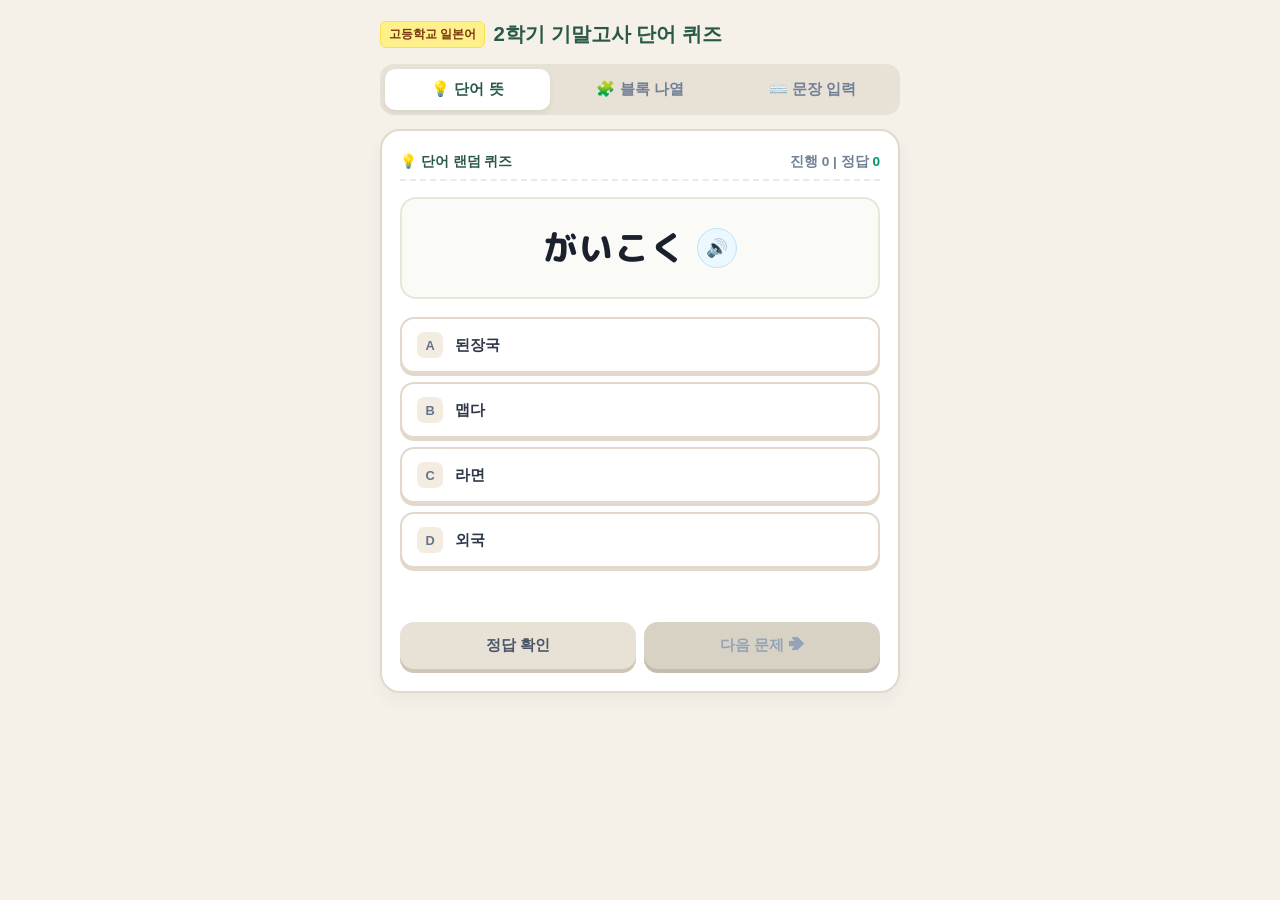
==== index.html @ e59efdd9 "Change virtual keyboard to QWERTY layout with Romaji to Hiragana conversion" ====
<!DOCTYPE html>
<html lang="ko">
<head>
  <meta charset="UTF-8">
  <meta name="viewport" content="width=device-width, initial-scale=1.0">
  <title>일본어 단어T</title>
  
  <!-- 웹 폰트 -->
  <link rel="preconnect" href="https://fonts.googleapis.com">
  <link rel="preconnect" href="https://fonts.gstatic.com" crossorigin>
  <link href="https://fonts.googleapis.com/css2?family=Nanum+Square+Round:wght@600;700;800&family=M+PLUS+Rounded+1c:wght@700;800&display=swap" rel="stylesheet">
  
  <!-- 스타일시트 -->
  <link rel="stylesheet" href="css/base.css">
  <link rel="stylesheet" href="css/lock.css">
  <link rel="stylesheet" href="css/quiz.css">
</head>
<body>

<div class="container">

  <!-- 메인 퀴즈 화면 (처음 접속 시 바로 단어 퀴즈 시작) -->
  <div id="mainApp">
    <header>
      <div class="title-box">
        <span class="badge">고등학교 일본어</span>
        <h1>2학기 기말고사 단어 퀴즈</h1>
      </div>
    </header>

    <div class="tab-container">
      <button class="tab-btn active" id="btnTabWord" onclick="changeMode('word')">💡 단어 뜻</button>
      <button class="tab-btn" id="btnTabSent" onclick="changeMode('sentence')">🧩 블록 나열</button>
      <button class="tab-btn" id="btnTabType" onclick="changeMode('typing')">⌨️ 문장 입력</button>
    </div>

    <!-- 1. 단어 맞히기 (기본 공개) -->
    <div id="wordQuizArea" class="quiz-box">
      <div class="info-header">
        <span style="font-weight:800; color:var(--board-green);">💡 단어 랜덤 퀴즈</span>
        <span>진행 <b id="wordCount">0</b> | 정답 <b id="wordScore" style="color:#059669;">0</b></span>
      </div>

      <div class="hiragana-board">
        <div class="hiragana-word">
          <span id="targetHiragana">-</span>
          <button class="voice-btn" onclick="speakCurrentWord()" title="발음 듣기">🔊</button>
        </div>
      </div>

      <div class="options-list" id="optionsBox"></div>
      <div class="feedback-text" id="wordFeedback"></div>

      <div class="button-group">
        <button class="action-btn btn-check" id="btnCheckWord" onclick="checkWord()">정답 확인</button>
        <button class="action-btn btn-next" id="btnNextWord" onclick="nextWord()" disabled>다음 문제 ➔</button>
      </div>
    </div>

    <!-- 2. 문장 블록 나열 영역 (비밀번호 잠금 보안 적용) -->
    <div id="sentQuizArea" style="display: none;">
      
      <!-- 문장 블록 전용 잠금 게이트 카드 -->
      <div id="sentLockBox" class="quiz-box">
        <div class="lock-card">
          <div class="lock-icon">🔒</div>
          <div class="lock-title">문장 블록 나열 퀴즈</div>
          <div class="lock-desc">이 기능은 비밀번호를 입력해야 입장할 수 있습니다.</div>
          <input type="password" id="sentPwInput" class="pw-input" placeholder="비밀번호 입력" onkeyup="if(window.event.keyCode==13){unlockSentenceQuiz();}">
          <br>
          <button class="lock-btn" onclick="unlockSentenceQuiz()">입장하기</button>
          <div class="lock-error" id="sentLockError"></div>
        </div>
      </div>

      <!-- 문장 퀴즈 실제 문제 풀이 본체 -->
      <div id="sentQuizContent" class="quiz-box" style="display: none;">
        <div class="info-header">
          <span style="color:var(--board-green); font-weight:800;">🧩 문장 랜덤 퀴즈</span>
          <span>진행 문제 <b id="sentCount">0</b></span>
        </div>

        <div class="korean-hint" id="targetKorean">한국어 뜻이 표시됩니다</div>

        <div class="section-label">만든 문장 (터치하면 아래로 돌아갑니다):</div>
        <div class="answer-tray" id="answerTray"></div>

        <div class="section-label">단어 블록을 순서대로 터치하세요:</div>
        <div class="block-shelf" id="blockShelf"></div>

        <div class="feedback-text" id="sentFeedback"></div>

        <div class="button-group">
          <button class="action-btn btn-check" onclick="resetSentenceBlocks()">다시 놓기</button>
          <button class="action-btn btn-check" id="btnCheckSent" onclick="checkSentence()">정답 확인</button>
          <button class="action-btn btn-next" id="btnNextSent" onclick="nextSentence()" disabled>다음 문제 ➔</button>
        </div>
      </div>

    </div>

    <!-- 3. 문장 직접 입력 완성 영역 (가상 키보드 + 가타카나 블록) -->
    <div id="typeQuizArea" class="quiz-box" style="display: none;">
      <div class="info-header">
        <span style="color:var(--board-green); font-weight:800;">⌨️ 문장 입력 완성 퀴즈</span>
        <span>진행 문제 <b id="typeCount">0</b></span>
      </div>

      <div class="korean-hint" id="typeKoreanHint">한국어 뜻이 표시됩니다</div>

      <!-- 가타카나 칩 보관함 (가타카나가 있는 경우에만 표시) -->
      <div id="katakanaBox" style="display: none;">
        <div class="section-label">🏷️ 가타카나 단어 (클릭하여 입력칸에 추가):</div>
        <div class="katakana-shelf" id="katakanaShelf"></div>
      </div>

      <div class="section-label">✍️ 입력한 일본어 문장: <span id="romajiPending" class="romaji-pending-badge" style="display:none;"></span></div>
      <div class="type-input-area">
        <input type="text" id="typeSentenceInput" class="type-input" placeholder="키보드나 화면 버튼으로 로마자를 입력하세요 (예: udon -> うどん)" autocomplete="off" autocorrect="off" autocapitalize="off" spellcheck="false">
        <button type="button" class="type-clear-btn" onclick="clearTypeInput()" title="입력창 전체 지우기">지우기</button>
      </div>

      <!-- QWERTY 화면 가상 키보드 -->
      <div class="virtual-keyboard">
        <div class="section-label" style="margin-bottom: 6px;">가상 키보드 (QWERTY 로마자 입력):</div>
        
        <!-- QWERTY 자판 3줄 -->
        <div class="qwerty-container" id="vkQwertyRows"></div>

        <!-- 보조 기능 키 (공백, 기호, 한 글자 삭제) -->
        <div class="vk-action-bar">
          <button type="button" class="vk-fn-key" onclick="handleKeyInput('？')">？</button>
          <button type="button" class="vk-fn-key" onclick="handleKeyInput('！')">！</button>
          <button type="button" class="vk-fn-key space" onclick="handleSpaceKey()">Space (공백)</button>
          <button type="button" class="vk-fn-key backspace" onclick="deleteLastChar()">⌫ Backspace</button>
        </div>
      </div>

      <div class="feedback-text" id="typeFeedback"></div>

      <div class="button-group">
        <button class="action-btn btn-check" id="btnCheckType" onclick="checkTypeSentence()">정답 확인</button>
        <button class="action-btn btn-next" id="btnNextType" onclick="nextTypeSentence()" disabled>다음 문제 ➔</button>
      </div>
    </div>

  </div>

</div>

<!-- 자바스크립트 모듈 (기능 및 역할별 로드) -->
<script src="js/data.js"></script>
<script src="js/app.js"></script>
<script src="js/word-quiz.js"></script>
<script src="js/sentence-quiz.js"></script>
<script src="js/typing-quiz.js"></script>

</body>
</html>
---- css/base.css ----
:root {
  --bg: #F5F1E9;
  --card-bg: #FFFFFF;
  --board-green: #2B5947;
  --board-green-dark: #1E3D31;
  --orange: #FF7A45;
  --orange-deep: #D45B28;
  --mint: #10B981;
  --text: #2D3748;
  --text-sub: #718096;
  --border: #E2D9CC;
  --yellow-tag: #FEF08A;
  --block-shadow: #C4BAAA;
}

* {
  box-sizing: border-box;
  margin: 0;
  padding: 0;
  -webkit-tap-highlight-color: transparent;
}

body {
  background-color: var(--bg);
  color: var(--text);
  font-family: 'Nanum Square Round', -apple-system, sans-serif;
  padding: 20px 16px 50px;
  display: flex;
  justify-content: center;
  min-height: 100vh;
}

.container {
  width: 100%;
  max-width: 520px;
}

/* 헤더 영역 */
header {
  display: flex;
  justify-content: space-between;
  align-items: center;
  margin-bottom: 16px;
}

.title-box {
  display: flex;
  align-items: center;
  gap: 8px;
}

.badge {
  background: var(--yellow-tag);
  color: #78350F;
  font-weight: 800;
  font-size: 0.78rem;
  padding: 4px 8px;
  border-radius: 6px;
  border: 1px solid #FDE047;
}

h1 {
  font-size: 1.28rem;
  font-weight: 800;
  color: var(--board-green);
}

/* 탭 네비게이션 */
.tab-container {
  display: flex;
  gap: 8px;
  margin-bottom: 14px;
  background: #E8E1D5;
  padding: 5px;
  border-radius: 14px;
}

.tab-btn {
  flex: 1;
  padding: 10px 0;
  border: none;
  background: transparent;
  border-radius: 10px;
  font-size: 0.95rem;
  font-weight: 800;
  color: var(--text-sub);
  cursor: pointer;
  transition: all 0.15s;
}

.tab-btn.active {
  background: #FFFFFF;
  color: var(--board-green);
  box-shadow: 0 3px 6px rgba(0, 0, 0, 0.06);
}


/* 공통 하단 액션 버튼 그룹 */
.button-group {
  display: flex;
  gap: 8px;
  margin-top: 20px;
}

.action-btn {
  border: none;
  border-radius: 14px;
  padding: 13px 16px;
  font-size: 0.95rem;
  font-weight: 800;
  cursor: pointer;
  flex: 1;
  transition: transform 0.1s, box-shadow 0.1s;
}

.action-btn:active {
  transform: translateY(3px);
  box-shadow: none !important;
}

.btn-check {
  background: #E8E1D5;
  color: #4A5568;
  box-shadow: 0 4px 0 #D0C6B8;
}

.btn-next {
  background: var(--board-green);
  color: #FFFFFF;
  box-shadow: 0 4px 0 var(--board-green-dark);
}

.btn-next:disabled {
  background: #D8D2C5;
  color: #94A3B8;
  box-shadow: 0 4px 0 #C4BDAF;
  cursor: not-allowed;
  transform: none !important;
}

/* 피드백 메시지 */
.feedback-text {
  margin-top: 12px;
  text-align: center;
  font-size: 0.92rem;
  font-weight: 800;
  min-height: 22px;
  line-height: 1.4;
}
---- css/lock.css ----
/* 문장 블록 나열 전용 잠금 게이트 스타일 */
#sentLockBox {
  text-align: center;
}

#sentLockBox .lock-card {
  background: transparent;
  border: none;
  box-shadow: none;
  padding: 24px 12px;
  width: 100%;
}

.lock-icon {
  font-size: 3rem;
  margin-bottom: 12px;
}

.lock-title {
  font-size: 1.3rem;
  font-weight: 800;
  color: var(--board-green);
  margin-bottom: 8px;
}

.lock-desc {
  font-size: 0.9rem;
  color: var(--text-sub);
  margin-bottom: 24px;
  font-weight: 700;
}

.pw-input {
  width: 100%;
  max-width: 280px;
  padding: 14px 16px;
  border: 2px solid var(--border);
  border-radius: 14px;
  font-size: 1.15rem;
  text-align: center;
  letter-spacing: 2px;
  font-weight: 800;
  color: var(--text);
  outline: none;
  margin-bottom: 14px;
}

.pw-input:focus {
  border-color: var(--board-green);
  background: #FAF9F5;
}

.lock-btn {
  width: 100%;
  max-width: 280px;
  background: var(--board-green);
  color: #FFFFFF;
  border: none;
  box-shadow: 0 4px 0 var(--board-green-dark);
  border-radius: 14px;
  padding: 14px;
  font-size: 1rem;
  font-weight: 800;
  cursor: pointer;
  transition: transform 0.1s;
}

.lock-btn:active {
  transform: translateY(3px);
  box-shadow: none;
}

.lock-error {
  color: #EF4444;
  font-size: 0.85rem;
  font-weight: 800;
  margin-top: 10px;
  min-height: 20px;
}
---- css/quiz.css ----
/* 메인 퀴즈 앱 화면 */
#mainApp {
  display: block;
}

.quiz-box {
  background: var(--card-bg);
  border-radius: 20px;
  padding: 22px 18px;
  border: 2px solid var(--border);
  box-shadow: 0 8px 18px rgba(0, 0, 0, 0.04);
}

.info-header {
  display: flex;
  justify-content: space-between;
  font-size: 0.85rem;
  font-weight: 800;
  color: var(--text-sub);
  margin-bottom: 16px;
  padding-bottom: 8px;
  border-bottom: 2px dashed #EFEAE1;
}

/* 1. 단어 맞히기 */
.hiragana-board {
  background: #FAFAF7;
  border: 2px solid #EAE4D9;
  border-radius: 16px;
  padding: 24px 14px;
  text-align: center;
  margin-bottom: 18px;
}

.hiragana-word {
  font-family: 'M PLUS Rounded 1c', sans-serif;
  font-size: 2.1rem;
  font-weight: 800;
  color: #1A202C;
  letter-spacing: 2px;
  display: inline-flex;
  align-items: center;
  gap: 10px;
  word-break: break-all;
}

.voice-btn {
  background: #EBF8FF;
  border: 1.5px solid #BEE3F8;
  width: 40px;
  height: 40px;
  border-radius: 50%;
  cursor: pointer;
  font-size: 1.1rem;
  display: inline-flex;
  align-items: center;
  justify-content: center;
  flex-shrink: 0;
}

.voice-btn:active {
  transform: scale(0.92);
}

.options-list {
  display: flex;
  flex-direction: column;
  gap: 9px;
}

.option-item {
  background: #FFFFFF;
  border: 2px solid var(--border);
  box-shadow: 0 3px 0 var(--border);
  border-radius: 14px;
  padding: 13px 15px;
  display: flex;
  align-items: center;
  gap: 12px;
  font-size: 0.95rem;
  font-weight: 700;
  cursor: pointer;
  transition: transform 0.1s, box-shadow 0.1s;
}

.option-item:active {
  transform: translateY(2px);
  box-shadow: 0 1px 0 var(--border);
}

.option-label {
  background: #F3ECE1;
  width: 26px;
  height: 26px;
  border-radius: 7px;
  display: flex;
  align-items: center;
  justify-content: center;
  font-size: 0.8rem;
  font-weight: 800;
  color: #64748B;
  flex-shrink: 0;
}

.option-item.selected {
  border-color: var(--orange);
  box-shadow: 0 3px 0 var(--orange-deep);
  background: #FFF7ED;
  color: var(--orange-deep);
}

.option-item.selected .option-label {
  background: var(--orange);
  color: #FFFFFF;
}

.option-item.correct {
  border-color: #10B981 !important;
  box-shadow: 0 3px 0 #059669 !important;
  background: #ECFDF5 !important;
  color: #065F46 !important;
}

.option-item.wrong {
  border-color: #EF4444 !important;
  box-shadow: 0 3px 0 #DC2626 !important;
  background: #FEF2F2 !important;
  color: #991B1B !important;
}

/* 2. 문장 블록 나열 */
.korean-hint {
  background: #FEF9C3;
  border: 2px solid #FDE047;
  border-radius: 14px;
  padding: 14px;
  text-align: center;
  font-size: 1.1rem;
  font-weight: 800;
  color: #854D0E;
  margin-bottom: 16px;
  line-height: 1.4;
}

.section-label {
  font-size: 0.8rem;
  font-weight: 800;
  color: var(--text-sub);
  margin-bottom: 6px;
}

.answer-tray {
  min-height: 60px;
  background: #F8FAFC;
  border: 2.5px dashed #CBD5E1;
  border-radius: 14px;
  padding: 10px;
  display: flex;
  flex-wrap: wrap;
  gap: 8px;
  align-items: center;
  margin-bottom: 16px;
}

.block-shelf {
  min-height: 60px;
  background: #EDE6D8;
  border-radius: 14px;
  padding: 10px;
  display: flex;
  flex-wrap: wrap;
  gap: 8px;
  justify-content: center;
}

.hiragana-block {
  font-family: 'M PLUS Rounded 1c', sans-serif;
  background: #FFFFFF;
  border: 2px solid #D5CCBE;
  box-shadow: 0 3px 0 var(--block-shadow);
  border-radius: 10px;
  padding: 8px 12px;
  font-size: 1rem;
  font-weight: 800;
  color: #2D3748;
  cursor: pointer;
  user-select: none;
  transition: transform 0.1s, box-shadow 0.1s;
}

.hiragana-block:active {
  transform: translateY(2px);
  box-shadow: 0 1px 0 var(--block-shadow);
}


/* 3. 직접 입력 문장 완성 (가상 키보드 & 가타카나 칩) */
.type-input-area {
  display: flex;
  gap: 8px;
  align-items: center;
  margin-bottom: 14px;
}

.type-input {
  flex: 1;
  font-family: 'M PLUS Rounded 1c', sans-serif;
  font-size: 1.18rem;
  font-weight: 800;
  padding: 12px 14px;
  border: 2px solid var(--border);
  border-radius: 12px;
  background: #FAFAF7;
  color: var(--text);
  outline: none;
  box-shadow: inset 0 2px 4px rgba(0,0,0,0.03);
  letter-spacing: 0.5px;
}

.type-input:focus {
  border-color: var(--board-green);
  background: #FFFFFF;
}

.type-clear-btn {
  background: #F1F5F9;
  border: 1.5px solid #CBD5E1;
  color: #475569;
  font-weight: 800;
  padding: 11px 12px;
  border-radius: 10px;
  cursor: pointer;
  font-size: 0.85rem;
  flex-shrink: 0;
  transition: all 0.1s;
}

.type-clear-btn:active {
  transform: translateY(1px);
}

/* 가타카나 블록 칩 보관함 */
.katakana-shelf {
  display: flex;
  flex-wrap: wrap;
  gap: 8px;
  margin-bottom: 14px;
  padding: 8px 10px;
  background: #FFF7ED;
  border: 1.5px dashed #FDBA74;
  border-radius: 12px;
}

.katakana-chip {
  background: #FFEDD5;
  color: #C2410C;
  border: 1.5px solid #FB923C;
  box-shadow: 0 2px 0 #EA580C;
  font-family: 'M PLUS Rounded 1c', sans-serif;
  font-size: 0.95rem;
  font-weight: 800;
  padding: 6px 12px;
  border-radius: 8px;
  cursor: pointer;
  transition: transform 0.1s, box-shadow 0.1s;
}

.katakana-chip:hover {
  background: #FED7AA;
}

.katakana-chip:active {
  transform: translateY(2px);
  box-shadow: none;
}

/* QWERTY 가상 키보드 컨테이너 */
.virtual-keyboard {
  background: #EAE5DB;
  border: 2px solid #D5CCBE;
  border-radius: 16px;
  padding: 10px 8px;
  margin-top: 6px;
}

.romaji-pending-badge {
  background: #FEF08A;
  color: #854D0E;
  border: 1px solid #FACC15;
  padding: 2px 8px;
  border-radius: 6px;
  font-size: 0.82rem;
  font-weight: 800;
  margin-left: 6px;
}

.qwerty-container {
  display: flex;
  flex-direction: column;
  gap: 6px;
  margin-top: 4px;
}

.qwerty-row {
  display: flex;
  justify-content: center;
  gap: 4px;
}

.qwerty-key {
  flex: 1;
  max-width: 44px;
  height: 42px;
  background: #FFFFFF;
  border: 1.5px solid #CBD5E1;
  box-shadow: 0 3px 0 #94A3B8;
  border-radius: 8px;
  font-family: -apple-system, BlinkMacSystemFont, "Segoe UI", Roboto, sans-serif;
  font-size: 1.05rem;
  font-weight: 800;
  color: #1E293B;
  cursor: pointer;
  display: flex;
  align-items: center;
  justify-content: center;
  user-select: none;
  transition: transform 0.08s, box-shadow 0.08s;
  text-transform: uppercase;
}

.qwerty-key:active {
  transform: translateY(2px);
  box-shadow: 0 1px 0 #94A3B8;
}

/* 키보드 하단 보조 바 */
.vk-action-bar {
  display: flex;
  gap: 6px;
  margin-top: 8px;
  padding-top: 8px;
  border-top: 1.5px dashed #CBD5E1;
}

.vk-fn-key {
  font-weight: 800;
  font-size: 0.86rem;
  background: #FFFFFF;
  border: 1.5px solid #CBD5E1;
  box-shadow: 0 2px 0 #94A3B8;
  border-radius: 8px;
  padding: 8px 10px;
  cursor: pointer;
  color: #334155;
  transition: transform 0.08s, box-shadow 0.08s;
}

.vk-fn-key:active {
  transform: translateY(1.5px);
  box-shadow: none;
}

.vk-fn-key.space {
  flex: 2;
  font-size: 0.88rem;
}

.vk-fn-key.backspace {
  flex: 1.3;
  background: #FEE2E2;
  border-color: #FCA5A5;
  box-shadow: 0 2px 0 #EF4444;
  color: #991B1B;
}
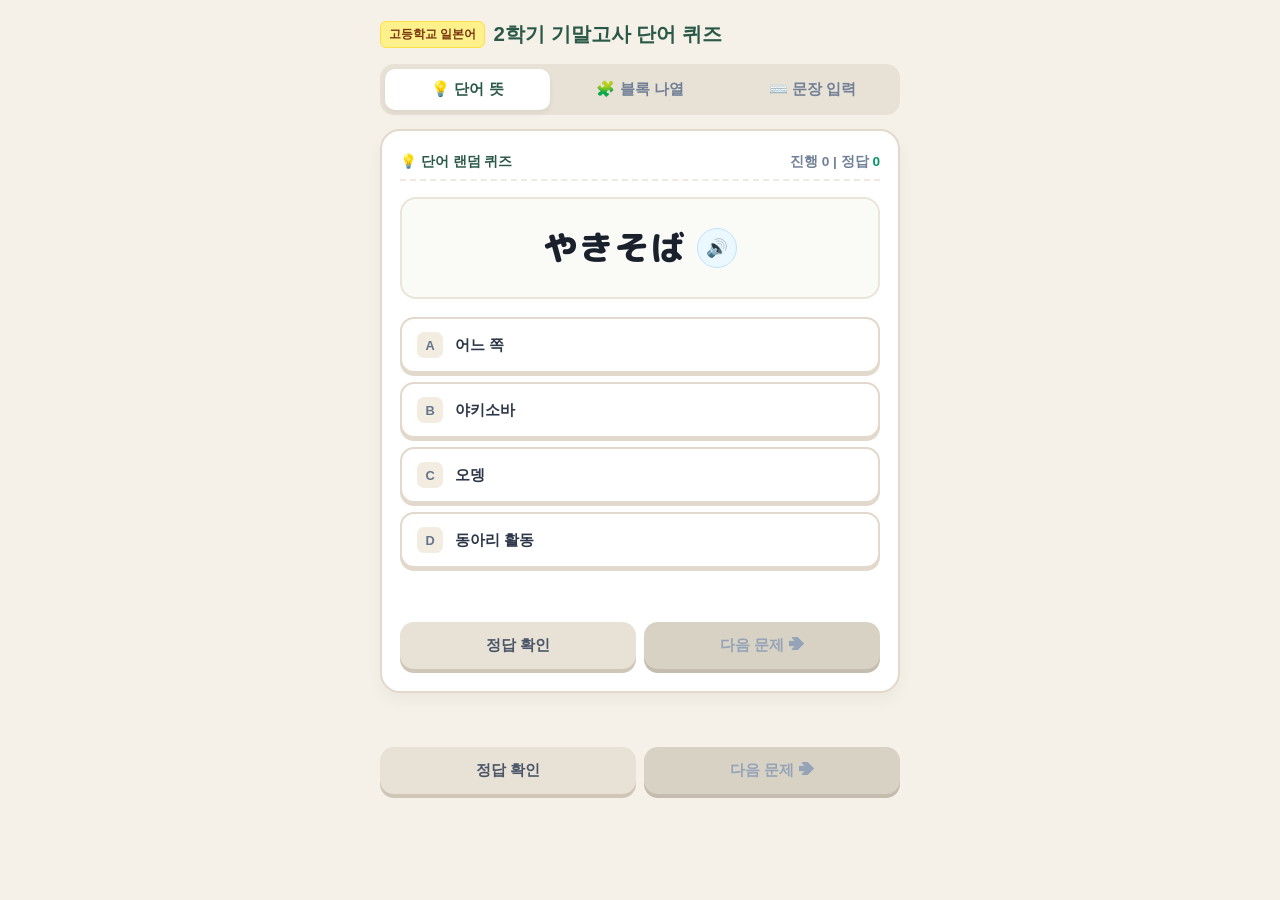
==== commit bce89d6a: "Remove virtual keyboard, enable direct device Romaji typing, auto-convert Katakana words and fullwid" ====
--- a/index.html
+++ b/index.html
@@ -99,7 +99,7 @@
 
     </div>
 
-    <!-- 3. 문장 직접 입력 완성 영역 (가상 키보드 + 가타카나 블록) -->
+    <!-- 3. 문장 직접 입력 완성 영역 (로마자 타이핑 자동 변환) -->
     <div id="typeQuizArea" class="quiz-box" style="display: none;">
       <div class="info-header">
         <span style="color:var(--board-green); font-weight:800;">⌨️ 문장 입력 완성 퀴즈</span>
@@ -108,33 +108,28 @@
 
       <div class="korean-hint" id="typeKoreanHint">한국어 뜻이 표시됩니다</div>
 
-      <!-- 가타카나 칩 보관함 (가타카나가 있는 경우에만 표시) -->
-      <div id="katakanaBox" style="display: none;">
-        <div class="section-label">🏷️ 가타카나 단어 (클릭하여 입력칸에 추가):</div>
-        <div class="katakana-shelf" id="katakanaShelf"></div>
-      </div>
-
-      <div class="section-label">✍️ 입력한 일본어 문장: <span id="romajiPending" class="romaji-pending-badge" style="display:none;"></span></div>
+      <div class="section-label">✍️ 일본어 문장 입력 (키보드로 영문 로마자 입력 시 자동 변환): <span id="romajiPending" class="romaji-pending-badge" style="display:none;"></span></div>
       <div class="type-input-area">
-        <input type="text" id="typeSentenceInput" class="type-input" placeholder="키보드나 화면 버튼으로 로마자를 입력하세요 (예: udon -> うどん)" autocomplete="off" autocorrect="off" autocapitalize="off" spellcheck="false">
+        <input type="text" id="typeSentenceInput" class="type-input" placeholder="키보드로 로마자를 입력하세요 (예: udon -> うどん, . 입력 시 。)" autocomplete="off" autocorrect="off" autocapitalize="off" spellcheck="false">
         <button type="button" class="type-clear-btn" onclick="clearTypeInput()" title="입력창 전체 지우기">지우기</button>
       </div>
 
-      <!-- QWERTY 화면 가상 키보드 -->
-      <div class="virtual-keyboard">
-        <div class="section-label" style="margin-bottom: 6px;">가상 키보드 (QWERTY 로마자 입력):</div>
-        
-        <!-- QWERTY 자판 3줄 -->
-        <div class="qwerty-container" id="vkQwertyRows"></div>
+      <div class="typing-tip-box">
+        💡 <b>입력 팁</b>:
+        <ul style="margin: 6px 0 0 16px; font-size: 0.83rem; line-height: 1.5; color: #4B5563;">
+          <li>영어 로마자로 타이핑하면 실시간으로 히라가나로 바뀝니다. (예: <code>ka</code> ➔ か, <code>re-</code> ➔ れー)</li>
+          <li>외래어(<code>カレー</code>, <code>ジュース</code>, <code>コーラ</code>, <code>パリ</code>, <code>シウ</code>)는 자동으로 가타카나로 바뀝니다.</li>
+          <li>마침표(<code>.</code>)를 누르면 일본어 온점(<code>。</code>)으로 자동 변환됩니다.</li>
+        </ul>
+      </div>
 
-        <!-- 보조 기능 키 (공백, 기호, 한 글자 삭제) -->
-        <div class="vk-action-bar">
-          <button type="button" class="vk-fn-key" onclick="handleKeyInput('？')">？</button>
-          <button type="button" class="vk-fn-key" onclick="handleKeyInput('！')">！</button>
-          <button type="button" class="vk-fn-key space" onclick="handleSpaceKey()">Space (공백)</button>
-          <button type="button" class="vk-fn-key backspace" onclick="deleteLastChar()">⌫ Backspace</button>
-        </div>
+      <div class="feedback-text" id="typeFeedback"></div>
+
+      <div class="button-group">
+        <button class="action-btn btn-check" id="btnCheckType" onclick="checkTypeSentence()">정답 확인</button>
+        <button class="action-btn btn-next" id="btnNextType" onclick="nextTypeSentence()" disabled>다음 문제 ➔</button>
       </div>
+    </div>
 
       <div class="feedback-text" id="typeFeedback"></div>
 
--- a/css/quiz.css
+++ b/css/quiz.css
@@ -239,48 +239,13 @@
   transform: translateY(1px);
 }
 
-/* 가타카나 블록 칩 보관함 */
-.katakana-shelf {
-  display: flex;
-  flex-wrap: wrap;
-  gap: 8px;
-  margin-bottom: 14px;
-  padding: 8px 10px;
-  background: #FFF7ED;
-  border: 1.5px dashed #FDBA74;
+.typing-tip-box {
+  background: #F8FAFC;
+  border: 1.5px solid #E2E8F0;
   border-radius: 12px;
-}
-
-.katakana-chip {
-  background: #FFEDD5;
-  color: #C2410C;
-  border: 1.5px solid #FB923C;
-  box-shadow: 0 2px 0 #EA580C;
-  font-family: 'M PLUS Rounded 1c', sans-serif;
-  font-size: 0.95rem;
-  font-weight: 800;
-  padding: 6px 12px;
-  border-radius: 8px;
-  cursor: pointer;
-  transition: transform 0.1s, box-shadow 0.1s;
-}
-
-.katakana-chip:hover {
-  background: #FED7AA;
-}
-
-.katakana-chip:active {
-  transform: translateY(2px);
-  box-shadow: none;
-}
-
-/* QWERTY 가상 키보드 컨테이너 */
-.virtual-keyboard {
-  background: #EAE5DB;
-  border: 2px solid #D5CCBE;
-  border-radius: 16px;
-  padding: 10px 8px;
-  margin-top: 6px;
+  padding: 12px 14px;
+  margin-top: 10px;
+  font-size: 0.88rem;
 }
 
 .romaji-pending-badge {
@@ -293,82 +258,3 @@
   font-weight: 800;
   margin-left: 6px;
 }
-
-.qwerty-container {
-  display: flex;
-  flex-direction: column;
-  gap: 6px;
-  margin-top: 4px;
-}
-
-.qwerty-row {
-  display: flex;
-  justify-content: center;
-  gap: 4px;
-}
-
-.qwerty-key {
-  flex: 1;
-  max-width: 44px;
-  height: 42px;
-  background: #FFFFFF;
-  border: 1.5px solid #CBD5E1;
-  box-shadow: 0 3px 0 #94A3B8;
-  border-radius: 8px;
-  font-family: -apple-system, BlinkMacSystemFont, "Segoe UI", Roboto, sans-serif;
-  font-size: 1.05rem;
-  font-weight: 800;
-  color: #1E293B;
-  cursor: pointer;
-  display: flex;
-  align-items: center;
-  justify-content: center;
-  user-select: none;
-  transition: transform 0.08s, box-shadow 0.08s;
-  text-transform: uppercase;
-}
-
-.qwerty-key:active {
-  transform: translateY(2px);
-  box-shadow: 0 1px 0 #94A3B8;
-}
-
-/* 키보드 하단 보조 바 */
-.vk-action-bar {
-  display: flex;
-  gap: 6px;
-  margin-top: 8px;
-  padding-top: 8px;
-  border-top: 1.5px dashed #CBD5E1;
-}
-
-.vk-fn-key {
-  font-weight: 800;
-  font-size: 0.86rem;
-  background: #FFFFFF;
-  border: 1.5px solid #CBD5E1;
-  box-shadow: 0 2px 0 #94A3B8;
-  border-radius: 8px;
-  padding: 8px 10px;
-  cursor: pointer;
-  color: #334155;
-  transition: transform 0.08s, box-shadow 0.08s;
-}
-
-.vk-fn-key:active {
-  transform: translateY(1.5px);
-  box-shadow: none;
-}
-
-.vk-fn-key.space {
-  flex: 2;
-  font-size: 0.88rem;
-}
-
-.vk-fn-key.backspace {
-  flex: 1.3;
-  background: #FEE2E2;
-  border-color: #FCA5A5;
-  box-shadow: 0 2px 0 #EF4444;
-  color: #991B1B;
-}
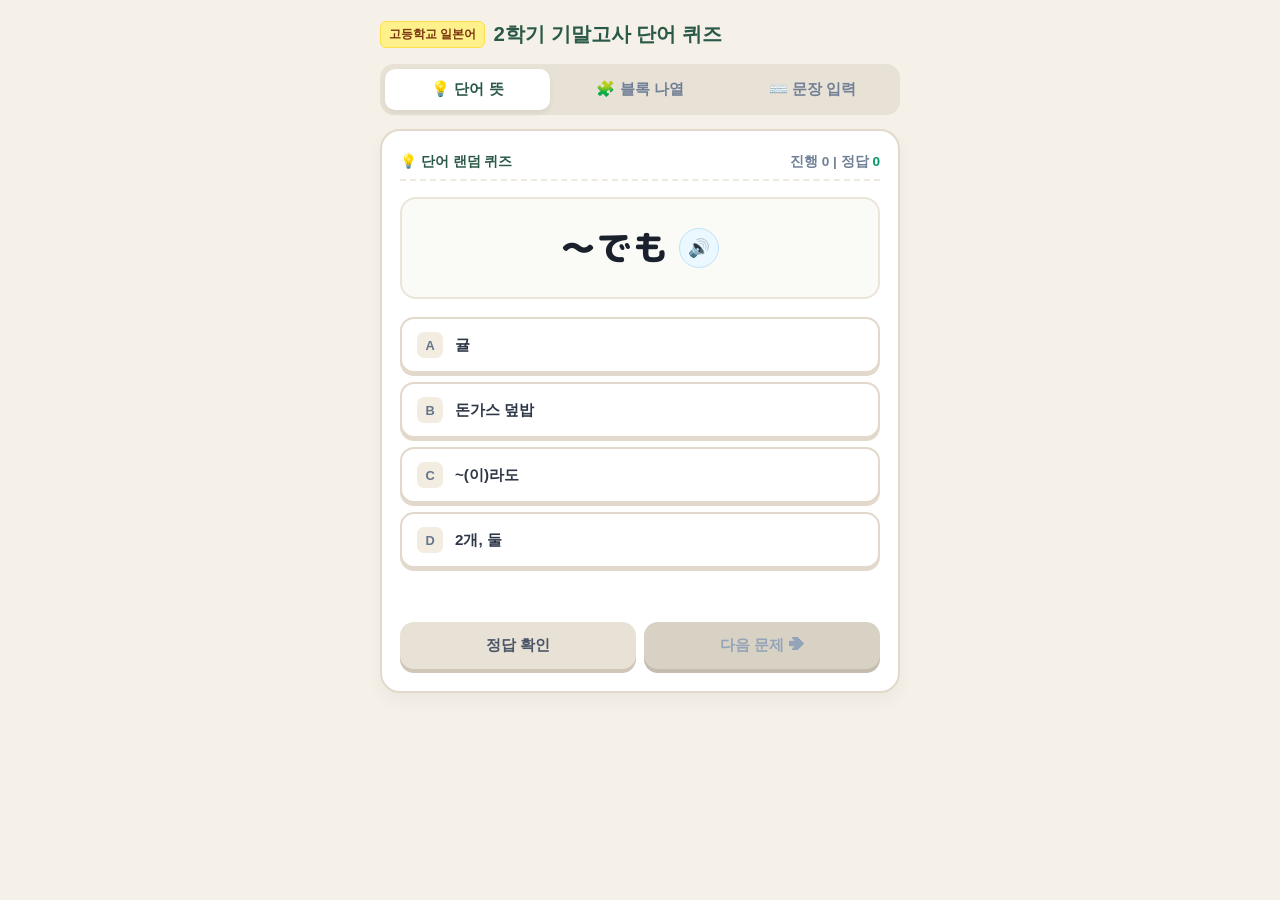
==== commit 3d71f105: "Support middle-cursor typing, fix clear button, and place clickable Katakana chips at the bottom" ====
--- a/index.html
+++ b/index.html
@@ -99,7 +99,7 @@
 
     </div>
 
-    <!-- 3. 문장 직접 입력 완성 영역 (로마자 타이핑 자동 변환) -->
+    <!-- 3. 문장 직접 입력 완성 영역 (로마자 타이핑 자동 변환 + 가타카나 하단 칩) -->
     <div id="typeQuizArea" class="quiz-box" style="display: none;">
       <div class="info-header">
         <span style="color:var(--board-green); font-weight:800;">⌨️ 문장 입력 완성 퀴즈</span>
@@ -108,28 +108,27 @@
 
       <div class="korean-hint" id="typeKoreanHint">한국어 뜻이 표시됩니다</div>
 
-      <div class="section-label">✍️ 일본어 문장 입력 (키보드로 영문 로마자 입력 시 자동 변환): <span id="romajiPending" class="romaji-pending-badge" style="display:none;"></span></div>
+      <div class="section-label">✍️ 일본어 문장 입력 (로마자로 타이핑 시 자동 변환):</div>
       <div class="type-input-area">
-        <input type="text" id="typeSentenceInput" class="type-input" placeholder="키보드로 로마자를 입력하세요 (예: udon -> うどん, . 입력 시 。)" autocomplete="off" autocorrect="off" autocapitalize="off" spellcheck="false">
+        <input type="text" id="typeSentenceInput" class="type-input" placeholder="키보드로 로마자를 입력하세요 (예: udon -> うどん, . -> 。)" autocomplete="off" autocorrect="off" autocapitalize="off" spellcheck="false">
         <button type="button" class="type-clear-btn" onclick="clearTypeInput()" title="입력창 전체 지우기">지우기</button>
       </div>
 
-      <div class="typing-tip-box">
+      <!-- 제일 밑에 가타카나 단어 배치 (클릭 시 커서 위치에 바로 삽입) -->
+      <div id="katakanaBoxBottom" style="display: none; margin-top: 10px;">
+        <div class="section-label">🏷️ 가타카나 단어 (클릭하면 문장에 자동 추가):</div>
+        <div class="katakana-shelf-bottom" id="katakanaShelfBottom"></div>
+      </div>
+
+      <div class="typing-tip-box" style="margin-top: 12px;">
         💡 <b>입력 팁</b>:
         <ul style="margin: 6px 0 0 16px; font-size: 0.83rem; line-height: 1.5; color: #4B5563;">
-          <li>영어 로마자로 타이핑하면 실시간으로 히라가나로 바뀝니다. (예: <code>ka</code> ➔ か, <code>re-</code> ➔ れー)</li>
-          <li>외래어(<code>カレー</code>, <code>ジュース</code>, <code>コーラ</code>, <code>パリ</code>, <code>シウ</code>)는 자동으로 가타카나로 바뀝니다.</li>
-          <li>마침표(<code>.</code>)를 누르면 일본어 온점(<code>。</code>)으로 자동 변환됩니다.</li>
+          <li>영어 로마자로 타이핑하면 히라가나로 자동 변환됩니다. (예: <code>udon</code> ➔ うどん, <code>motto</code> ➔ もっと)</li>
+          <li>중간을 클릭하여 글자를 삽입하거나 지울 수 있습니다.</li>
+          <li>가타카나 단어는 아래 <b>주황색 단어 블록을 클릭</b>하면 문장에 즉시 삽입됩니다.</li>
+          <li>온점(<code>.</code>)을 누르면 일본어 마침표(<code>。</code>)로 변환됩니다.</li>
         </ul>
       </div>
-
-      <div class="feedback-text" id="typeFeedback"></div>
-
-      <div class="button-group">
-        <button class="action-btn btn-check" id="btnCheckType" onclick="checkTypeSentence()">정답 확인</button>
-        <button class="action-btn btn-next" id="btnNextType" onclick="nextTypeSentence()" disabled>다음 문제 ➔</button>
-      </div>
-    </div>
 
       <div class="feedback-text" id="typeFeedback"></div>
 
--- a/css/quiz.css
+++ b/css/quiz.css
@@ -248,13 +248,36 @@
   font-size: 0.88rem;
 }
 
-.romaji-pending-badge {
-  background: #FEF08A;
-  color: #854D0E;
-  border: 1px solid #FACC15;
-  padding: 2px 8px;
-  border-radius: 6px;
-  font-size: 0.82rem;
-  font-weight: 800;
-  margin-left: 6px;
-}
+/* 하단 가타카나 칩 보관함 */
+.katakana-shelf-bottom {
+  display: flex;
+  flex-wrap: wrap;
+  gap: 8px;
+  padding: 10px;
+  background: #FFF7ED;
+  border: 1.5px dashed #FB923C;
+  border-radius: 12px;
+}
+
+.katakana-chip {
+  background: #FFEDD5;
+  color: #C2410C;
+  border: 1.5px solid #FB923C;
+  box-shadow: 0 3px 0 #EA580C;
+  font-family: 'M PLUS Rounded 1c', sans-serif;
+  font-size: 1.05rem;
+  font-weight: 800;
+  padding: 8px 14px;
+  border-radius: 10px;
+  cursor: pointer;
+  transition: transform 0.1s, box-shadow 0.1s;
+}
+
+.katakana-chip:hover {
+  background: #FED7AA;
+}
+
+.katakana-chip:active {
+  transform: translateY(2px);
+  box-shadow: 0 1px 0 #EA580C;
+}
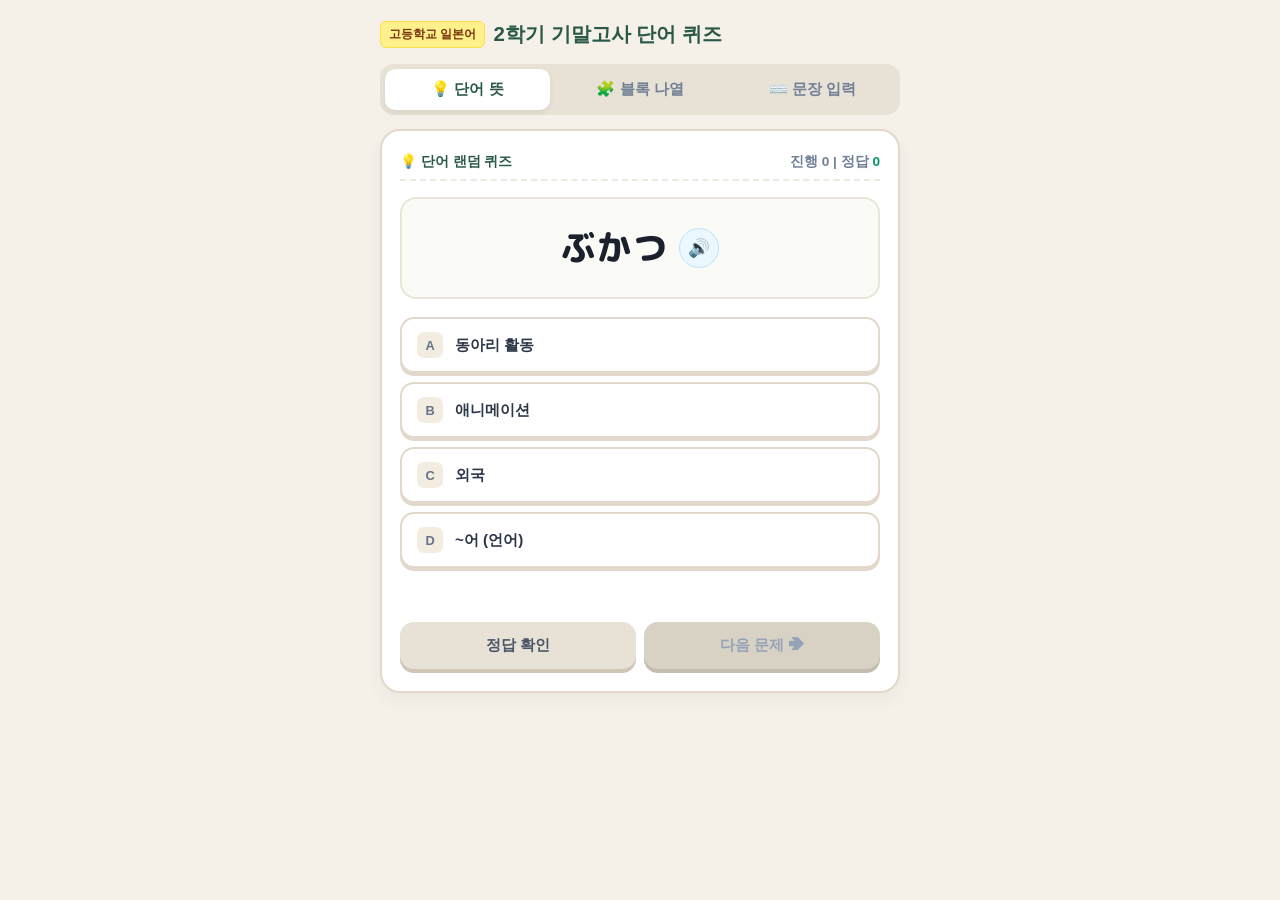
==== commit ea5364e7: "Add sentence word chips (tanaka, nani, suki, etc.), clean UI tip box, and fix chotto conversion" ====
--- a/index.html
+++ b/index.html
@@ -108,26 +108,16 @@
 
       <div class="korean-hint" id="typeKoreanHint">한국어 뜻이 표시됩니다</div>
 
-      <div class="section-label">✍️ 일본어 문장 입력 (로마자로 타이핑 시 자동 변환):</div>
+      <div class="section-label">✍️ 일본어 문장 입력:</div>
       <div class="type-input-area">
-        <input type="text" id="typeSentenceInput" class="type-input" placeholder="키보드로 로마자를 입력하세요 (예: udon -> うどん, . -> 。)" autocomplete="off" autocorrect="off" autocapitalize="off" spellcheck="false">
+        <input type="text" id="typeSentenceInput" class="type-input" placeholder="문장을 입력하세요" autocomplete="off" autocorrect="off" autocapitalize="off" spellcheck="false">
         <button type="button" class="type-clear-btn" onclick="clearTypeInput()" title="입력창 전체 지우기">지우기</button>
       </div>
 
-      <!-- 제일 밑에 가타카나 단어 배치 (클릭 시 커서 위치에 바로 삽입) -->
+      <!-- 단어 힌트 칩 (클릭 시 문장에 자동 삽입) -->
       <div id="katakanaBoxBottom" style="display: none; margin-top: 10px;">
-        <div class="section-label">🏷️ 가타카나 단어 (클릭하면 문장에 자동 추가):</div>
+        <div class="section-label">🏷️ 단어 힌트 (클릭하면 문장에 자동 추가):</div>
         <div class="katakana-shelf-bottom" id="katakanaShelfBottom"></div>
-      </div>
-
-      <div class="typing-tip-box" style="margin-top: 12px;">
-        💡 <b>입력 팁</b>:
-        <ul style="margin: 6px 0 0 16px; font-size: 0.83rem; line-height: 1.5; color: #4B5563;">
-          <li>영어 로마자로 타이핑하면 히라가나로 자동 변환됩니다. (예: <code>udon</code> ➔ うどん, <code>motto</code> ➔ もっと)</li>
-          <li>중간을 클릭하여 글자를 삽입하거나 지울 수 있습니다.</li>
-          <li>가타카나 단어는 아래 <b>주황색 단어 블록을 클릭</b>하면 문장에 즉시 삽입됩니다.</li>
-          <li>온점(<code>.</code>)을 누르면 일본어 마침표(<code>。</code>)로 변환됩니다.</li>
-        </ul>
       </div>
 
       <div class="feedback-text" id="typeFeedback"></div>
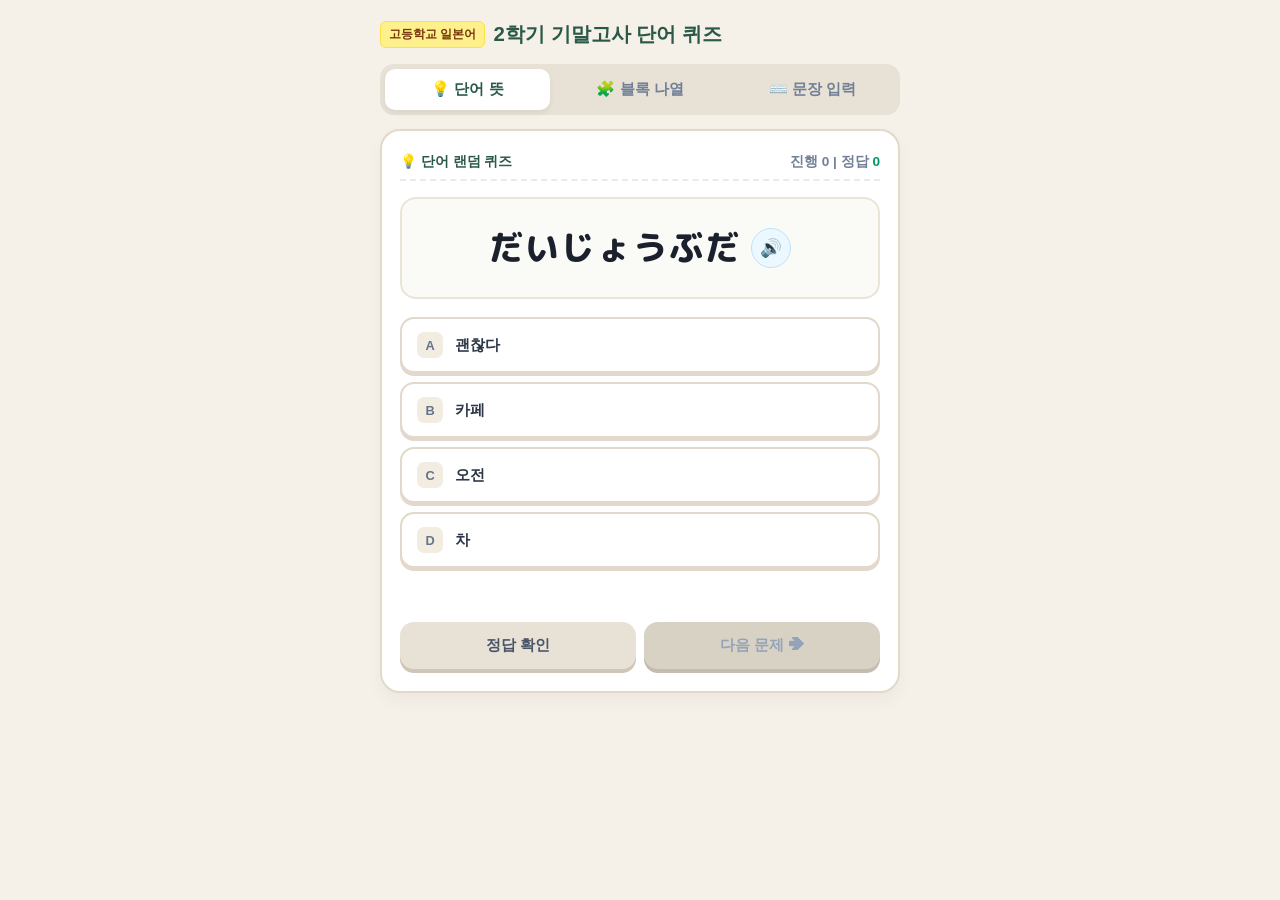
==== commit 31c496fa: "Show ONLY Katakana words as chips in typing quiz to distinguish clearly from block arrangement quiz" ====
--- a/index.html
+++ b/index.html
@@ -114,9 +114,9 @@
         <button type="button" class="type-clear-btn" onclick="clearTypeInput()" title="입력창 전체 지우기">지우기</button>
       </div>
 
-      <!-- 단어 힌트 칩 (클릭 시 문장에 자동 삽입) -->
+      <!-- 가타카나 칩 (가타카나가 있는 경우에만 표시) -->
       <div id="katakanaBoxBottom" style="display: none; margin-top: 10px;">
-        <div class="section-label">🏷️ 단어 힌트 (클릭하면 문장에 자동 추가):</div>
+        <div class="section-label">🏷️ 가타카나 단어:</div>
         <div class="katakana-shelf-bottom" id="katakanaShelfBottom"></div>
       </div>
 
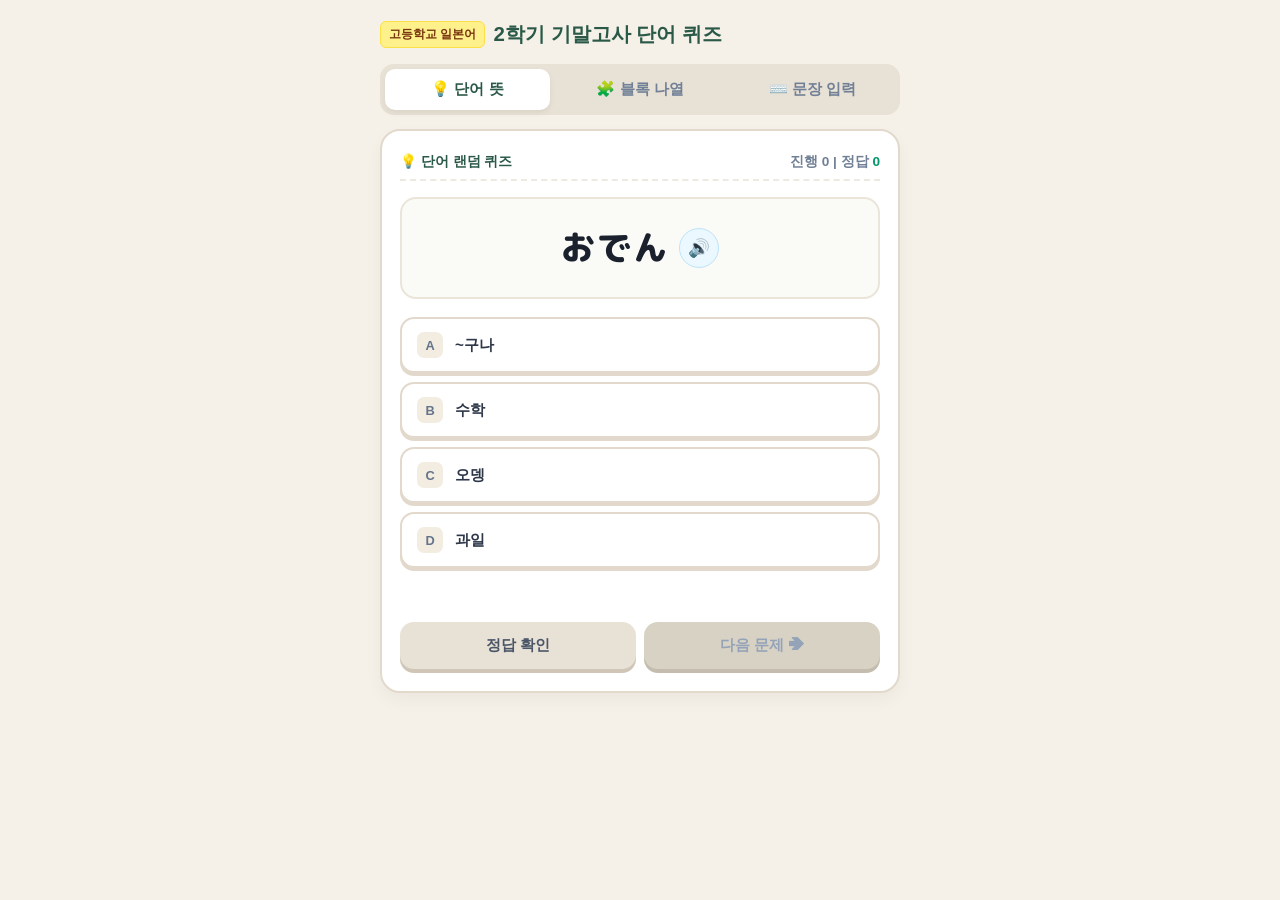
==== commit ca964e81: "Remove password gate from sentence block quiz" ====
--- a/index.html
+++ b/index.html
@@ -57,46 +57,28 @@
       </div>
     </div>
 
-    <!-- 2. 문장 블록 나열 영역 (비밀번호 잠금 보안 적용) -->
-    <div id="sentQuizArea" style="display: none;">
-      
-      <!-- 문장 블록 전용 잠금 게이트 카드 -->
-      <div id="sentLockBox" class="quiz-box">
-        <div class="lock-card">
-          <div class="lock-icon">🔒</div>
-          <div class="lock-title">문장 블록 나열 퀴즈</div>
-          <div class="lock-desc">이 기능은 비밀번호를 입력해야 입장할 수 있습니다.</div>
-          <input type="password" id="sentPwInput" class="pw-input" placeholder="비밀번호 입력" onkeyup="if(window.event.keyCode==13){unlockSentenceQuiz();}">
-          <br>
-          <button class="lock-btn" onclick="unlockSentenceQuiz()">입장하기</button>
-          <div class="lock-error" id="sentLockError"></div>
-        </div>
+    <!-- 2. 문장 블록 나열 영역 -->
+    <div id="sentQuizArea" class="quiz-box" style="display: none;">
+      <div class="info-header">
+        <span style="color:var(--board-green); font-weight:800;">🧩 문장 랜덤 퀴즈</span>
+        <span>진행 문제 <b id="sentCount">0</b></span>
       </div>
 
-      <!-- 문장 퀴즈 실제 문제 풀이 본체 -->
-      <div id="sentQuizContent" class="quiz-box" style="display: none;">
-        <div class="info-header">
-          <span style="color:var(--board-green); font-weight:800;">🧩 문장 랜덤 퀴즈</span>
-          <span>진행 문제 <b id="sentCount">0</b></span>
-        </div>
+      <div class="korean-hint" id="targetKorean">한국어 뜻이 표시됩니다</div>
 
-        <div class="korean-hint" id="targetKorean">한국어 뜻이 표시됩니다</div>
+      <div class="section-label">만든 문장 (터치하면 아래로 돌아갑니다):</div>
+      <div class="answer-tray" id="answerTray"></div>
 
-        <div class="section-label">만든 문장 (터치하면 아래로 돌아갑니다):</div>
-        <div class="answer-tray" id="answerTray"></div>
+      <div class="section-label">단어 블록을 순서대로 터치하세요:</div>
+      <div class="block-shelf" id="blockShelf"></div>
 
-        <div class="section-label">단어 블록을 순서대로 터치하세요:</div>
-        <div class="block-shelf" id="blockShelf"></div>
+      <div class="feedback-text" id="sentFeedback"></div>
 
-        <div class="feedback-text" id="sentFeedback"></div>
-
-        <div class="button-group">
-          <button class="action-btn btn-check" onclick="resetSentenceBlocks()">다시 놓기</button>
-          <button class="action-btn btn-check" id="btnCheckSent" onclick="checkSentence()">정답 확인</button>
-          <button class="action-btn btn-next" id="btnNextSent" onclick="nextSentence()" disabled>다음 문제 ➔</button>
-        </div>
+      <div class="button-group">
+        <button class="action-btn btn-check" onclick="resetSentenceBlocks()">다시 놓기</button>
+        <button class="action-btn btn-check" id="btnCheckSent" onclick="checkSentence()">정답 확인</button>
+        <button class="action-btn btn-next" id="btnNextSent" onclick="nextSentence()" disabled>다음 문제 ➔</button>
       </div>
-
     </div>
 
     <!-- 3. 문장 직접 입력 완성 영역 (로마자 타이핑 자동 변환 + 가타카나 하단 칩) -->
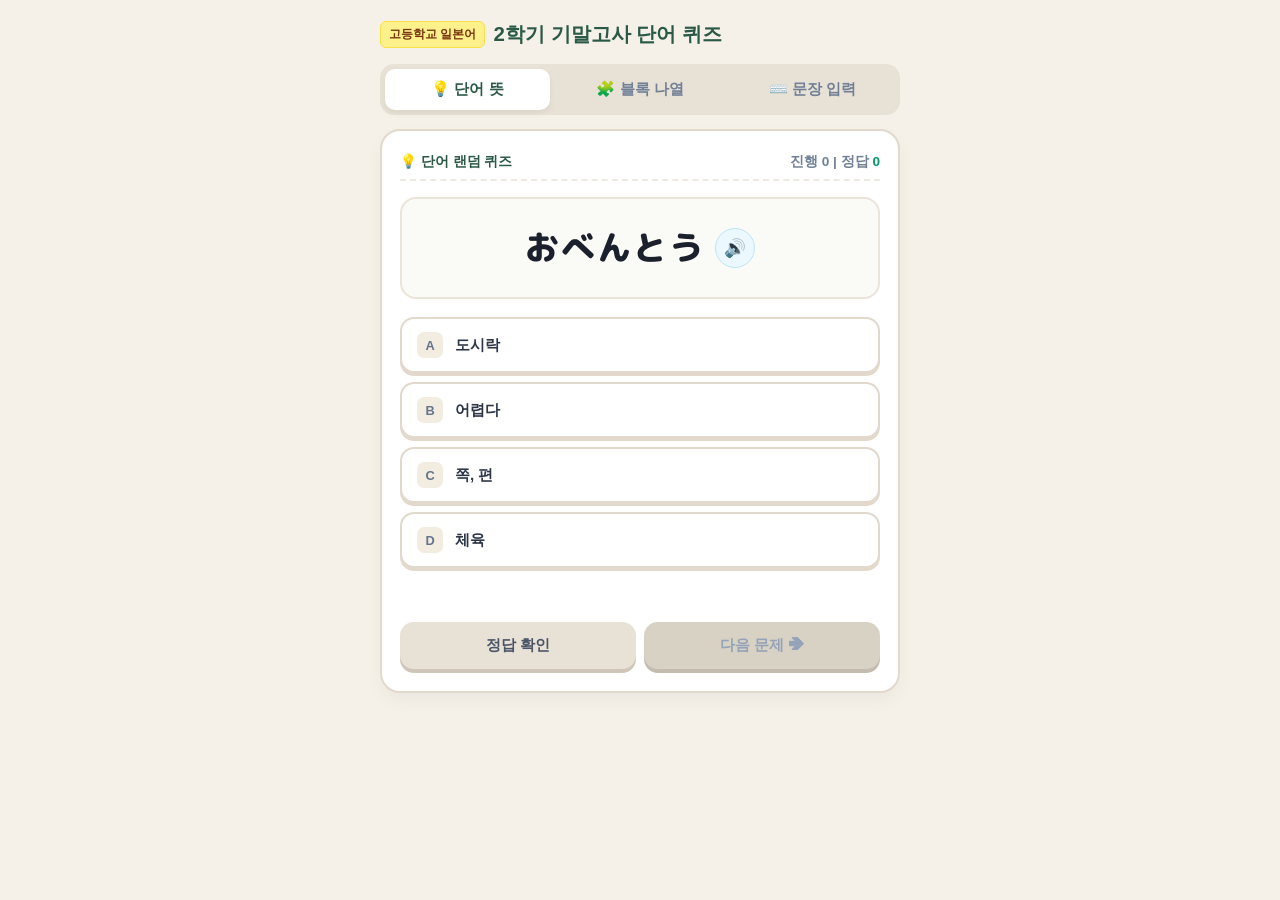
==== commit 288a7a82: "Add both Katakana and Kanji words (hito, tanakasan, suki, etc.) as clickable chips in typing quiz" ====
--- a/index.html
+++ b/index.html
@@ -96,9 +96,9 @@
         <button type="button" class="type-clear-btn" onclick="clearTypeInput()" title="입력창 전체 지우기">지우기</button>
       </div>
 
-      <!-- 가타카나 칩 (가타카나가 있는 경우에만 표시) -->
+      <!-- 가타카나 및 한자 단어 블록 칩 -->
       <div id="katakanaBoxBottom" style="display: none; margin-top: 10px;">
-        <div class="section-label">🏷️ 가타카나 단어:</div>
+        <div class="section-label">🏷️ 가타카나 / 한자 단어 (클릭 시 자동 입력):</div>
         <div class="katakana-shelf-bottom" id="katakanaShelfBottom"></div>
       </div>
 
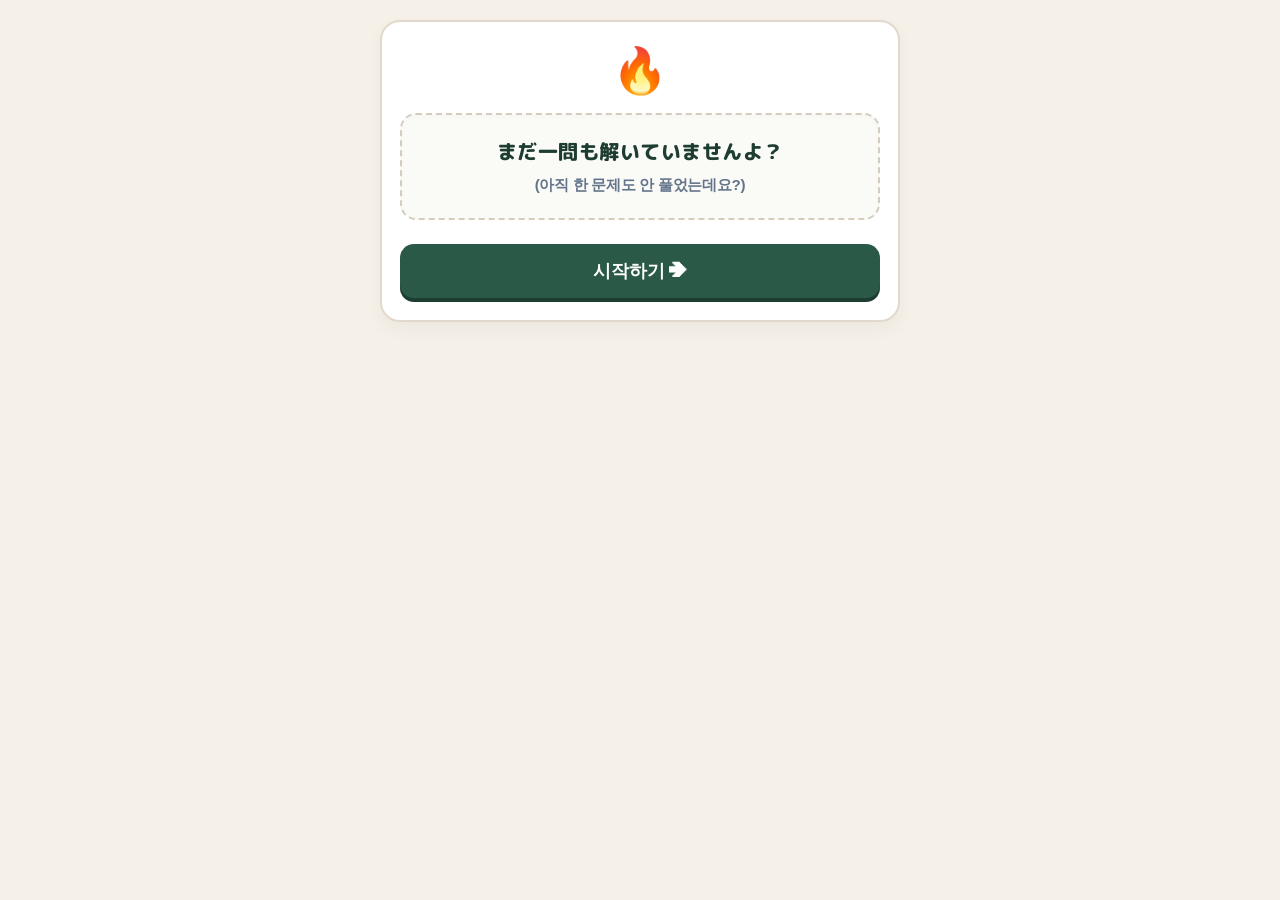
==== commit 5736eaa4: "Add random motivational intro quote screen before quiz start across all sites" ====
--- a/index.html
+++ b/index.html
@@ -19,8 +19,18 @@
 
 <div class="container">
 
-  <!-- 메인 퀴즈 화면 (처음 접속 시 바로 단어 퀴즈 시작) -->
-  <div id="mainApp">
+  <!-- 시작 전 인트로 명언 화면 -->
+  <div id="introScreen" class="quiz-box intro-card">
+    <div class="intro-icon">🔥</div>
+    <div class="intro-quote-box">
+      <div class="intro-japanese" id="introJpQuote">-</div>
+      <div class="intro-korean" id="introKoQuote">-</div>
+    </div>
+    <button type="button" class="btn-start-quiz" onclick="startQuiz()">시작하기 ➔</button>
+  </div>
+
+  <!-- 메인 퀴즈 화면 (시작하기 클릭 후 노출) -->
+  <div id="mainApp" style="display: none;">
     <header>
       <div class="title-box">
         <span class="badge">고등학교 일본어</span>
--- a/css/lock.css
+++ b/css/lock.css
@@ -77,3 +77,68 @@
   margin-top: 10px;
   min-height: 20px;
 }
+
+
+/* 인트로 시작 게이트 화면 */
+.intro-card {
+  text-align: center;
+  padding: 36px 20px 30px;
+}
+
+.intro-icon {
+  font-size: 2.8rem;
+  margin-bottom: 16px;
+  animation: float 2.4s ease-in-out infinite;
+}
+
+@keyframes float {
+  0%, 100% { transform: translateY(0); }
+  50% { transform: translateY(-7px); }
+}
+
+.intro-quote-box {
+  background: #FAFAF7;
+  border: 2px dashed #D5CCBE;
+  border-radius: 16px;
+  padding: 22px 14px;
+  margin-bottom: 24px;
+  box-shadow: inset 0 2px 4px rgba(0, 0, 0, 0.02);
+}
+
+.intro-japanese {
+  font-family: 'M PLUS Rounded 1c', sans-serif;
+  font-size: 1.25rem;
+  font-weight: 800;
+  color: #1E3D31;
+  white-space: nowrap;
+  letter-spacing: 0.5px;
+  line-height: 1.4;
+  margin-bottom: 10px;
+}
+
+.intro-korean {
+  font-size: 0.95rem;
+  font-weight: 700;
+  color: #64748B;
+  white-space: nowrap;
+  letter-spacing: -0.3px;
+}
+
+.btn-start-quiz {
+  width: 100%;
+  padding: 15px 24px;
+  font-size: 1.12rem;
+  font-weight: 800;
+  color: #FFFFFF;
+  background: var(--board-green);
+  border: none;
+  border-radius: 14px;
+  cursor: pointer;
+  box-shadow: 0 4px 0 var(--board-green-dark);
+  transition: transform 0.1s, box-shadow 0.1s;
+}
+
+.btn-start-quiz:active {
+  transform: translateY(3px);
+  box-shadow: none !important;
+}
